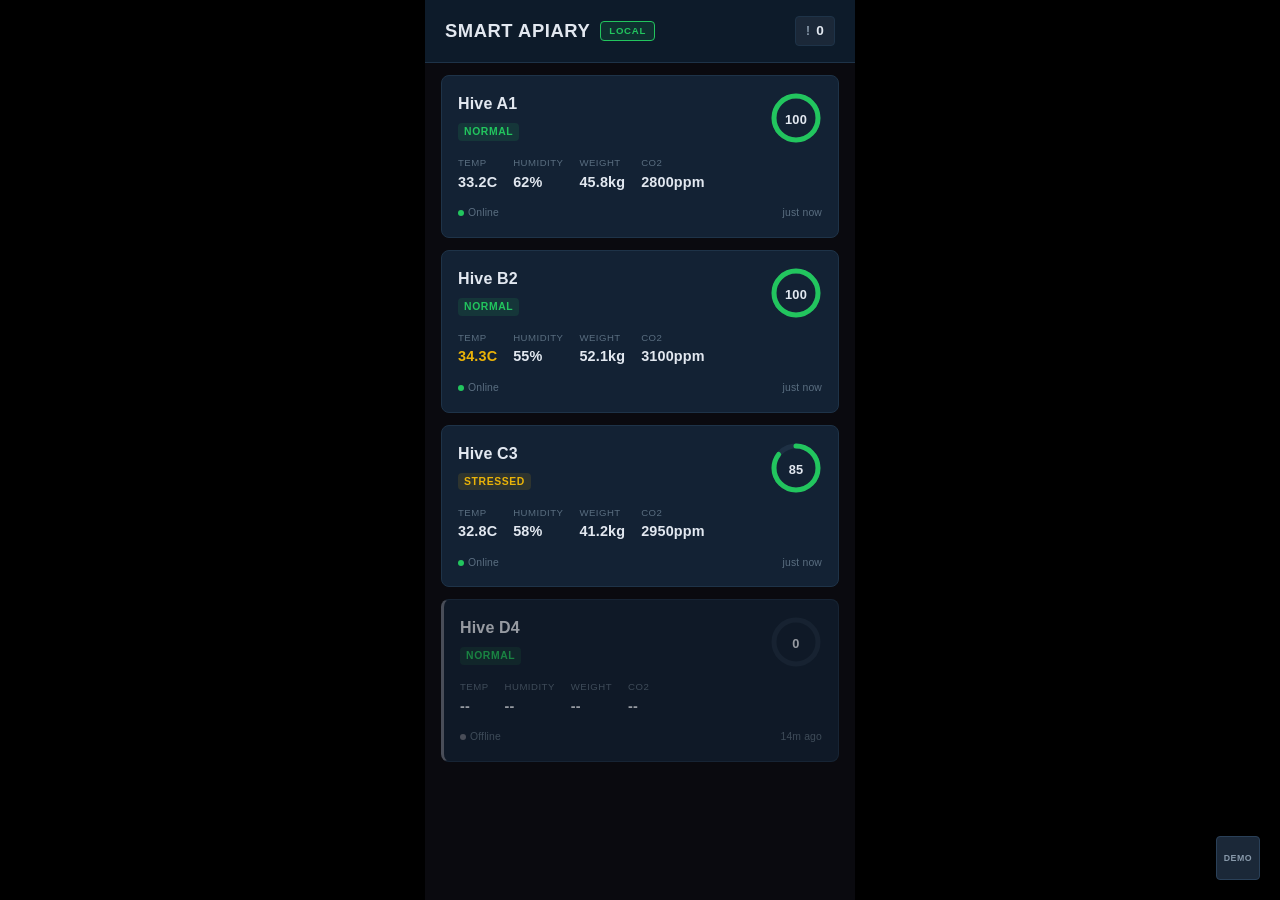
==== dashboard/index.html @ 1de952e9 "Did mobile dashboard and desktop dashboard." ====
<!DOCTYPE html>
<html lang="en">
<head>
  <meta charset="UTF-8">
  <meta name="viewport" content="width=device-width, initial-scale=1.0">
  <title>Smart Apiary Dashboard</title>
  <link rel="stylesheet" href="styles.css">
</head>
<body>
  <!-- ═══════════════════════════════════════════════════════════════════ -->
  <!-- OVERVIEW SCREEN                                                     -->
  <!-- ═══════════════════════════════════════════════════════════════════ -->
  <div id="overview-screen" class="screen active">
    <header class="app-header">
      <div class="header-left">
        <h1 class="app-title">Smart Apiary</h1>
        <span class="connection-badge" id="global-connection">LOCAL</span>
      </div>
      <div class="header-right">
        <div class="alert-indicator" id="alert-indicator">
          <span class="alert-icon">!</span>
          <span class="alert-count" id="alert-count">0</span>
        </div>
      </div>
    </header>

    <div class="hive-list" id="hive-list">
      <!-- Hive cards rendered by app.js -->
    </div>

    <!-- Demo Controls Trigger -->
    <button class="demo-trigger" id="demo-trigger" title="Demo Controls">
      <span class="demo-trigger-icon">DEMO</span>
    </button>
  </div>

  <!-- ═══════════════════════════════════════════════════════════════════ -->
  <!-- DETAIL SCREEN                                                       -->
  <!-- ═══════════════════════════════════════════════════════════════════ -->
  <div id="detail-screen" class="screen">
    <header class="detail-header">
      <button class="back-button" id="back-button">&larr; Back</button>
      <h2 class="detail-hive-name" id="detail-hive-name"></h2>
      <span class="connection-badge" id="detail-connection">LOCAL</span>
    </header>

    <div class="detail-content" id="detail-content">
      <!-- Health Score -->
      <section class="detail-section health-section">
        <div class="health-ring-container">
          <svg class="health-ring" viewBox="0 0 120 120" id="health-ring-svg">
            <circle class="health-ring-bg" cx="60" cy="60" r="52"/>
            <circle class="health-ring-fill" cx="60" cy="60" r="52" id="health-ring-fill"/>
          </svg>
          <div class="health-score-text">
            <span class="health-score-value" id="health-score-value">0</span>
            <span class="health-score-label">Health</span>
          </div>
        </div>
        <div class="health-status-text" id="health-status-text">--</div>
      </section>

      <!-- Live Sensor Readouts -->
      <section class="detail-section">
        <h3 class="section-title">Live Readings</h3>
        <div class="sensor-grid" id="sensor-grid">
          <!-- Filled by app.js -->
        </div>
      </section>

      <!-- Weight Trend Chart -->
      <section class="detail-section">
        <h3 class="section-title">Weight Trend (24h)</h3>
        <div class="chart-container">
          <canvas id="weight-chart"></canvas>
        </div>
      </section>

      <!-- Environmental Charts -->
      <section class="detail-section">
        <h3 class="section-title">Environment (24h)</h3>
        <div class="chart-container">
          <canvas id="environment-chart"></canvas>
        </div>
      </section>

      <!-- Audio Timeline -->
      <section class="detail-section">
        <h3 class="section-title">Audio Classification</h3>
        <div class="chart-container">
          <canvas id="audio-chart"></canvas>
        </div>
      </section>

      <!-- Actuator Status -->
      <section class="detail-section">
        <h3 class="section-title">Actuators</h3>
        <div class="actuator-panel" id="actuator-panel">
          <!-- Filled by app.js -->
        </div>
      </section>

      <!-- Alert Log -->
      <section class="detail-section">
        <h3 class="section-title">Alert Log</h3>
        <div class="alert-log" id="alert-log">
          <!-- Filled by app.js -->
        </div>
      </section>
    </div>
  </div>

  <!-- ═══════════════════════════════════════════════════════════════════ -->
  <!-- DEMO CONTROLS PANEL                                                  -->
  <!-- ═══════════════════════════════════════════════════════════════════ -->
  <div class="demo-panel" id="demo-panel">
    <div class="demo-panel-header">
      <h3>Demo Controls</h3>
      <button class="demo-close" id="demo-close">&times;</button>
    </div>
    <div class="demo-panel-body">
      <p class="demo-hint">Trigger a scenario to see the dashboard respond.</p>
      <div class="demo-scenarios" id="demo-scenarios">
        <!-- Filled by scenarios.js -->
      </div>
      <button class="demo-reset" id="demo-reset">Reset All Hives</button>
    </div>
  </div>

  <!-- ═══════════════════════════════════════════════════════════════════ -->
  <!-- SCRIPTS                                                              -->
  <!-- ═══════════════════════════════════════════════════════════════════ -->
  <script src="lib/chart.js"></script>
  <script src="data.js"></script>
  <script src="charts.js"></script>
  <script src="scenarios.js"></script>
  <script src="app.js"></script>
</body>
</html>
---- dashboard/styles.css ----
/**
 * styles.css — Dark-themed mobile dashboard
 * IoT Smart Apiary Dashboard Demo
 * No emojis. No glow. No neon. Flat industrial tool aesthetic.
 */

/* ── Font ───────────────────────────────────────────────────────────────── */
@font-face {
  font-family: 'Realtime Text';
  src: url('https://db.onlinewebfonts.com/t/fc219f40a29db82863629ed561a1830f.eot');
  src: url('https://db.onlinewebfonts.com/t/fc219f40a29db82863629ed561a1830f.eot?#iefix') format('embedded-opentype'),
       url('https://db.onlinewebfonts.com/t/fc219f40a29db82863629ed561a1830f.woff2') format('woff2'),
       url('https://db.onlinewebfonts.com/t/fc219f40a29db82863629ed561a1830f.woff') format('woff'),
       url('https://db.onlinewebfonts.com/t/fc219f40a29db82863629ed561a1830f.ttf') format('truetype');
}

/* ── Reset & Base ──────────────────────────────────────────────────────── */
*, *::before, *::after {
  box-sizing: border-box;
  margin: 0;
  padding: 0;
}

:root {
  /* Backgrounds */
  --bg-black:       #000000;
  --bg-deep:        #0a0a0f;
  --bg-shady-blue:  #0d1b2a;
  --bg-blue-dark:   #111d2e;
  --bg-card:        #132234;
  --bg-card-hover:  #182d42;
  --bg-surface:     #1b2838;
  --bg-surface-alt: #1e3044;

  /* Borders */
  --border-subtle:  #1e3348;
  --border-mid:     #2a4058;

  /* Text */
  --text-primary:   #e2e8f0;
  --text-secondary: #8899aa;
  --text-muted:     #5a6e80;

  /* Status */
  --green:          #22c55e;
  --green-bg:       rgba(34, 197, 94, 0.12);
  --yellow:         #eab308;
  --yellow-bg:      rgba(234, 179, 8, 0.12);
  --red:            #ef4444;
  --red-bg:         rgba(239, 68, 68, 0.12);
  --offline:        #6b7280;

  /* Accent */
  --blue-accent:    #3b82f6;

  /* Spacing */
  --radius-sm:      4px;
  --radius-md:      8px;
  --radius-lg:      12px;
}

html {
  font-size: 16px;
  -webkit-font-smoothing: antialiased;
  -moz-osx-font-smoothing: grayscale;
}

body {
  font-family: 'Realtime Text', 'Segoe UI', 'Helvetica Neue', Arial, sans-serif;
  background: var(--bg-black);
  color: var(--text-primary);
  line-height: 1.5;
  max-width: 430px;
  margin: 0 auto;
  min-height: 100vh;
  position: relative;
  overflow-x: hidden;
  letter-spacing: 0.01em;
}

/* ── Screen Container ──────────────────────────────────────────────────── */
.screen {
  display: none;
  flex-direction: column;
  min-height: 100vh;
  background: var(--bg-deep);
}

.screen.active {
  display: flex;
}

/* ── App Header ────────────────────────────────────────────────────────── */
.app-header {
  display: flex;
  justify-content: space-between;
  align-items: center;
  padding: 16px 20px;
  background: var(--bg-shady-blue);
  border-bottom: 1px solid var(--border-subtle);
  position: sticky;
  top: 0;
  z-index: 10;
}

.header-left {
  display: flex;
  align-items: center;
  gap: 10px;
}

.app-title {
  font-size: 1.15rem;
  font-weight: 600;
  color: var(--text-primary);
  letter-spacing: 0.03em;
  text-transform: uppercase;
}

.connection-badge {
  font-size: 0.6rem;
  font-weight: 600;
  letter-spacing: 0.08em;
  padding: 2px 8px;
  border-radius: var(--radius-sm);
  background: var(--green-bg);
  color: var(--green);
  border: 1px solid var(--green);
}

/* ── Alert Indicator ───────────────────────────────────────────────────── */
.alert-indicator {
  display: flex;
  align-items: center;
  gap: 6px;
  padding: 4px 10px;
  border-radius: var(--radius-sm);
  background: var(--bg-surface);
  border: 1px solid var(--border-subtle);
  cursor: default;
}

.alert-indicator.has-alerts {
  border-color: var(--red);
  background: var(--red-bg);
}

.alert-icon {
  font-weight: 700;
  font-size: 0.75rem;
  color: var(--text-secondary);
}

.alert-indicator.has-alerts .alert-icon {
  color: var(--red);
}

.alert-count {
  font-size: 0.85rem;
  font-weight: 600;
  color: var(--text-primary);
}

/* ── Hive List ─────────────────────────────────────────────────────────── */
.hive-list {
  flex: 1;
  padding: 12px 16px 80px;
  overflow-y: auto;
  display: flex;
  flex-direction: column;
  gap: 12px;
}

/* ── Hive Card ─────────────────────────────────────────────────────────── */
.hive-card {
  background: var(--bg-card);
  border: 1px solid var(--border-subtle);
  border-radius: var(--radius-md);
  padding: 16px;
  cursor: pointer;
  transition: background 0.15s ease, border-color 0.15s ease;
  user-select: none;
}

.hive-card:active {
  background: var(--bg-card-hover);
}

.hive-card.status-warning {
  border-left: 3px solid var(--yellow);
}

.hive-card.status-alert {
  border-left: 3px solid var(--red);
  background: var(--red-bg);
}

.hive-card.status-offline {
  border-left: 3px solid var(--offline);
  opacity: 0.65;
}

.hive-card-top {
  display: flex;
  justify-content: space-between;
  align-items: flex-start;
  margin-bottom: 12px;
}

.hive-card-info h3 {
  font-size: 1rem;
  font-weight: 600;
  color: var(--text-primary);
  margin-bottom: 2px;
}

.hive-card-audio {
  font-size: 0.65rem;
  font-weight: 600;
  letter-spacing: 0.06em;
  text-transform: uppercase;
  padding: 1px 6px;
  border-radius: var(--radius-sm);
  display: inline-block;
}

.hive-card-audio.audio-normal { background: var(--green-bg); color: var(--green); }
.hive-card-audio.audio-stressed { background: var(--yellow-bg); color: var(--yellow); }
.hive-card-audio.audio-pre_swarm { background: var(--red-bg); color: var(--red); }
.hive-card-audio.audio-queenless { background: var(--red-bg); color: var(--red); }

/* Health mini ring */
.health-mini {
  flex-shrink: 0;
  width: 52px;
  height: 52px;
}

.health-mini-ring-bg {
  fill: none;
  stroke: var(--bg-surface-alt);
  stroke-width: 5;
}

.health-mini-ring-fill {
  fill: none;
  stroke-width: 5;
  stroke-linecap: round;
  transform: rotate(-90deg);
  transform-origin: center;
  transition: stroke-dashoffset 0.6s ease, stroke 0.3s ease;
}

.health-mini-text {
  font-size: 0.8rem;
  font-weight: 700;
  fill: var(--text-primary);
  text-anchor: middle;
  dominant-baseline: central;
}

/* Metrics row */
.hive-card-metrics {
  display: flex;
  gap: 16px;
  margin-bottom: 12px;
}

.hive-metric {
  display: flex;
  flex-direction: column;
}

.hive-metric-label {
  font-size: 0.6rem;
  color: var(--text-muted);
  text-transform: uppercase;
  letter-spacing: 0.05em;
  margin-bottom: 1px;
}

.hive-metric-value {
  font-size: 0.9rem;
  font-weight: 600;
  color: var(--text-primary);
}

.hive-metric-value.temp-warning { color: var(--yellow); }
.hive-metric-value.temp-danger { color: var(--red); }
.hive-metric-value.co2-warning { color: var(--yellow); }
.hive-metric-value.co2-danger { color: var(--red); }

/* Card footer */
.hive-card-footer {
  display: flex;
  justify-content: space-between;
  align-items: center;
  font-size: 0.65rem;
  color: var(--text-muted);
}

.hive-card-dot {
  width: 6px;
  height: 6px;
  border-radius: 50%;
  display: inline-block;
  margin-right: 4px;
}

.hive-card-dot.online { background: var(--green); }
.hive-card-dot.offline { background: var(--offline); }

/* ── Detail Header ─────────────────────────────────────────────────────── */
.detail-header {
  display: flex;
  align-items: center;
  gap: 12px;
  padding: 12px 16px;
  background: var(--bg-shady-blue);
  border-bottom: 1px solid var(--border-subtle);
  position: sticky;
  top: 0;
  z-index: 10;
}

.back-button {
  background: var(--bg-surface);
  color: var(--text-primary);
  border: 1px solid var(--border-mid);
  border-radius: var(--radius-sm);
  padding: 6px 12px;
  font-family: inherit;
  font-size: 0.8rem;
  cursor: pointer;
  white-space: nowrap;
  transition: background 0.15s;
}

.back-button:active {
  background: var(--bg-card-hover);
}

.detail-hive-name {
  flex: 1;
  font-size: 1rem;
  font-weight: 600;
  color: var(--text-primary);
}

/* ── Detail Content ────────────────────────────────────────────────────── */
.detail-content {
  flex: 1;
  padding: 16px;
  overflow-y: auto;
  display: flex;
  flex-direction: column;
  gap: 20px;
  padding-bottom: 40px;
}

.detail-section {
  background: var(--bg-card);
  border: 1px solid var(--border-subtle);
  border-radius: var(--radius-md);
  padding: 16px;
}

.section-title {
  font-size: 0.7rem;
  font-weight: 600;
  color: var(--text-muted);
  text-transform: uppercase;
  letter-spacing: 0.06em;
  margin-bottom: 12px;
}

/* ── Health Section ────────────────────────────────────────────────────── */
.health-section {
  display: flex;
  flex-direction: column;
  align-items: center;
  padding: 24px 16px;
}

.health-ring-container {
  position: relative;
  width: 120px;
  height: 120px;
  margin-bottom: 8px;
}

.health-ring {
  width: 100%;
  height: 100%;
}

.health-ring-bg {
  fill: none;
  stroke: var(--bg-surface-alt);
  stroke-width: 8;
}

.health-ring-fill {
  fill: none;
  stroke-width: 8;
  stroke-linecap: round;
  transform: rotate(-90deg);
  transform-origin: center;
  transition: stroke-dashoffset 0.6s ease, stroke 0.3s ease;
}

.health-score-text {
  position: absolute;
  top: 50%;
  left: 50%;
  transform: translate(-50%, -50%);
  text-align: center;
  display: flex;
  flex-direction: column;
}

.health-score-value {
  font-size: 2rem;
  font-weight: 700;
  line-height: 1;
  color: var(--text-primary);
}

.health-score-label {
  font-size: 0.6rem;
  color: var(--text-muted);
  text-transform: uppercase;
  letter-spacing: 0.08em;
}

.health-status-text {
  font-size: 0.75rem;
  font-weight: 600;
  text-transform: uppercase;
  letter-spacing: 0.06em;
}

.health-status-text.good { color: var(--green); }
.health-status-text.warning { color: var(--yellow); }
.health-status-text.danger { color: var(--red); }
.health-status-text.offline { color: var(--offline); }

/* ── Sensor Grid ───────────────────────────────────────────────────────── */
.sensor-grid {
  display: grid;
  grid-template-columns: 1fr 1fr;
  gap: 10px;
}

.sensor-tile {
  background: var(--bg-surface);
  border: 1px solid var(--border-subtle);
  border-radius: var(--radius-sm);
  padding: 12px;
  display: flex;
  flex-direction: column;
  gap: 4px;
}

.sensor-tile.full-width {
  grid-column: 1 / -1;
}

.sensor-tile-label {
  font-size: 0.6rem;
  color: var(--text-muted);
  text-transform: uppercase;
  letter-spacing: 0.05em;
}

.sensor-tile-value {
  font-size: 1.3rem;
  font-weight: 700;
  color: var(--text-primary);
}

.sensor-tile-value.good { color: var(--green); }
.sensor-tile-value.warning { color: var(--yellow); }
.sensor-tile-value.danger { color: var(--red); }

.sensor-tile-unit {
  font-size: 0.65rem;
  color: var(--text-secondary);
  font-weight: 400;
}

.sensor-tile-status {
  font-size: 0.6rem;
  font-weight: 600;
  text-transform: uppercase;
  letter-spacing: 0.04em;
}

.sensor-tile-status.good { color: var(--green); }
.sensor-tile-status.warning { color: var(--yellow); }
.sensor-tile-status.danger { color: var(--red); }

/* ── Chart Container ───────────────────────────────────────────────────── */
.chart-container {
  position: relative;
  width: 100%;
  height: 200px;
}

.chart-container canvas {
  width: 100% !important;
  height: 100% !important;
}

/* ── Actuator Panel ────────────────────────────────────────────────────── */
.actuator-panel {
  display: flex;
  flex-direction: column;
  gap: 12px;
}

.actuator-row {
  display: flex;
  justify-content: space-between;
  align-items: center;
  padding: 10px 12px;
  background: var(--bg-surface);
  border-radius: var(--radius-sm);
  border: 1px solid var(--border-subtle);
}

.actuator-label {
  font-size: 0.8rem;
  font-weight: 500;
}

.actuator-value {
  font-size: 0.8rem;
  font-weight: 600;
  color: var(--text-secondary);
}

.actuator-bar {
  width: 100px;
  height: 6px;
  background: var(--bg-surface-alt);
  border-radius: 3px;
  overflow: hidden;
}

.actuator-bar-fill {
  height: 100%;
  border-radius: 3px;
  transition: width 0.5s ease, background 0.3s ease;
}

.actuator-bar-fill.normal { background: var(--blue-accent); }
.actuator-bar-fill.warning { background: var(--yellow); }
.actuator-bar-fill.danger { background: var(--red); }

.actuator-state {
  font-size: 0.7rem;
  font-weight: 600;
  padding: 2px 8px;
  border-radius: var(--radius-sm);
  text-transform: uppercase;
  letter-spacing: 0.05em;
}

.actuator-state.on { background: var(--green-bg); color: var(--green); }
.actuator-state.off { background: var(--bg-surface-alt); color: var(--text-muted); }

/* ── Alert Log ─────────────────────────────────────────────────────────── */
.alert-log {
  display: flex;
  flex-direction: column;
  gap: 8px;
}

.alert-entry {
  display: flex;
  gap: 10px;
  padding: 10px 12px;
  border-radius: var(--radius-sm);
  border: 1px solid var(--border-subtle);
  background: var(--bg-surface);
}

.alert-entry.level-critical {
  border-left: 3px solid var(--red);
  background: var(--red-bg);
}

.alert-entry.level-warning {
  border-left: 3px solid var(--yellow);
  background: var(--yellow-bg);
}

.alert-entry.level-info {
  border-left: 3px solid var(--blue-accent);
}

.alert-entry-time {
  font-size: 0.6rem;
  color: var(--text-muted);
  white-space: nowrap;
  min-width: 50px;
}

.alert-entry-msg {
  font-size: 0.75rem;
  color: var(--text-primary);
}

.alert-empty {
  text-align: center;
  color: var(--text-muted);
  font-size: 0.75rem;
  padding: 16px 0;
}

/* ── Demo Controls ─────────────────────────────────────────────────────── */
.demo-trigger {
  position: fixed;
  bottom: 20px;
  right: 20px;
  width: 44px;
  height: 44px;
  border-radius: var(--radius-sm);
  background: var(--bg-surface);
  border: 1px solid var(--border-mid);
  color: var(--text-secondary);
  font-size: 1.2rem;
  cursor: pointer;
  z-index: 20;
  display: flex;
  align-items: center;
  justify-content: center;
  transition: background 0.15s;
}

.demo-trigger:active {
  background: var(--bg-card-hover);
}

.demo-trigger-icon {
  font-size: 0.55rem;
  font-weight: 700;
  letter-spacing: 0.06em;
  line-height: 1;
}

.demo-panel {
  position: fixed;
  bottom: 0;
  left: 0;
  right: 0;
  max-width: 430px;
  margin: 0 auto;
  background: var(--bg-shady-blue);
  border-top: 1px solid var(--border-mid);
  z-index: 30;
  transform: translateY(100%);
  transition: transform 0.25s ease;
  border-radius: var(--radius-md) var(--radius-md) 0 0;
}

.demo-panel.open {
  transform: translateY(0);
}

.demo-panel-header {
  display: flex;
  justify-content: space-between;
  align-items: center;
  padding: 14px 20px;
  border-bottom: 1px solid var(--border-subtle);
}

.demo-panel-header h3 {
  font-size: 0.9rem;
  font-weight: 600;
  color: var(--text-primary);
  text-transform: uppercase;
  letter-spacing: 0.04em;
}

.demo-close {
  background: none;
  border: none;
  color: var(--text-muted);
  font-size: 1.3rem;
  cursor: pointer;
  padding: 0 4px;
  line-height: 1;
}

.demo-panel-body {
  padding: 16px 20px 24px;
}

.demo-hint {
  font-size: 0.7rem;
  color: var(--text-muted);
  margin-bottom: 14px;
}

.demo-scenarios {
  display: flex;
  flex-direction: column;
  gap: 8px;
  margin-bottom: 14px;
}

.demo-scenario-btn {
  display: flex;
  justify-content: space-between;
  align-items: center;
  padding: 10px 14px;
  background: var(--bg-surface);
  border: 1px solid var(--border-subtle);
  border-radius: var(--radius-sm);
  color: var(--text-primary);
  font-family: inherit;
  font-size: 0.8rem;
  cursor: pointer;
  transition: background 0.15s, border-color 0.15s;
  text-align: left;
  width: 100%;
}

.demo-scenario-btn:active {
  background: var(--bg-card-hover);
}

.demo-scenario-btn.active {
  border-color: var(--yellow);
  background: var(--yellow-bg);
}

.demo-scenario-btn .scenario-label {
  font-weight: 500;
}

.demo-scenario-btn .scenario-status {
  font-size: 0.6rem;
  text-transform: uppercase;
  letter-spacing: 0.05em;
  color: var(--text-muted);
}

.demo-scenario-btn.active .scenario-status {
  color: var(--yellow);
}

.demo-reset {
  width: 100%;
  padding: 10px;
  background: var(--bg-surface);
  border: 1px solid var(--border-mid);
  border-radius: var(--radius-sm);
  color: var(--text-primary);
  font-family: inherit;
  font-size: 0.8rem;
  cursor: pointer;
  text-transform: uppercase;
  letter-spacing: 0.05em;
  transition: background 0.15s;
}

.demo-reset:active {
  background: var(--bg-card-hover);
}

/* ── Screen Transition ─────────────────────────────────────────────────── */
@keyframes slideIn {
  from { transform: translateX(100%); opacity: 0; }
  to   { transform: translateX(0); opacity: 1; }
}

@keyframes slideOut {
  from { transform: translateX(0); opacity: 1; }
  to   { transform: translateX(-30%); opacity: 0; }
}

.screen.slide-in {
  animation: slideIn 0.25s ease forwards;
}

.screen.slide-out {
  animation: slideOut 0.2s ease forwards;
}

/* ── Utility ────────────────────────────────────────────────────────────── */
.hidden {
  display: none !important;
}

/* ── Scrollbar ─────────────────────────────────────────────────────────── */
::-webkit-scrollbar {
  width: 4px;
}
::-webkit-scrollbar-track {
  background: var(--bg-deep);
}
::-webkit-scrollbar-thumb {
  background: var(--border-mid);
  border-radius: 2px;
}
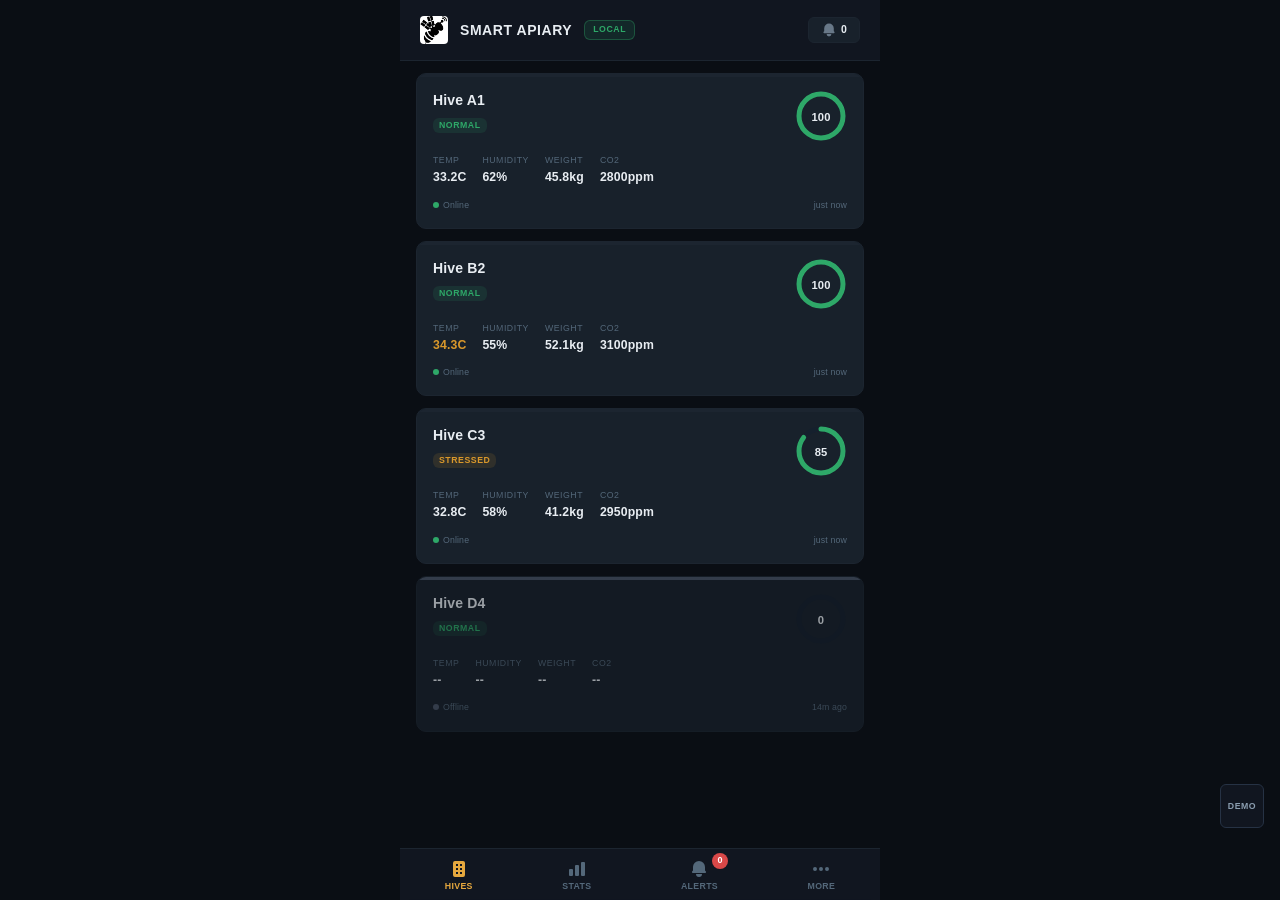
==== commit 2f79f4eb: "@ Redesign dashboard with sidebar navigation, unified design system, and hive detail pages - Add des" ====
--- a/dashboard/index.html
+++ b/dashboard/index.html
@@ -2,23 +2,28 @@
 <html lang="en">
 <head>
   <meta charset="UTF-8">
-  <meta name="viewport" content="width=device-width, initial-scale=1.0">
+  <meta name="viewport" content="width=device-width, initial-scale=1.0, viewport-fit=cover">
   <title>Smart Apiary Dashboard</title>
+  <link rel="stylesheet" href="design-system.css">
   <link rel="stylesheet" href="styles.css">
 </head>
 <body>
-  <!-- ═══════════════════════════════════════════════════════════════════ -->
-  <!-- OVERVIEW SCREEN                                                     -->
-  <!-- ═══════════════════════════════════════════════════════════════════ -->
+
+  <!-- ═════════════════════════════════════════════════════════════════════ -->
+  <!-- OVERVIEW SCREEN                                                       -->
+  <!-- ═════════════════════════════════════════════════════════════════════ -->
   <div id="overview-screen" class="screen active">
     <header class="app-header">
       <div class="header-left">
+        <img src="../bee_logo.png" alt="Smart Apiary" class="header-logo">
         <h1 class="app-title">Smart Apiary</h1>
         <span class="connection-badge" id="global-connection">LOCAL</span>
       </div>
       <div class="header-right">
         <div class="alert-indicator" id="alert-indicator">
-          <span class="alert-icon">!</span>
+          <svg class="alert-bell" viewBox="0 0 20 20" fill="currentColor" width="16" height="16">
+            <path d="M10 2a6 6 0 00-6 6v3.586l-.707.707A1 1 0 004 14h12a1 1 0 00.707-1.707L16 11.586V8a6 6 0 00-6-6zm0 16a3 3 0 01-3-3h6a3 3 0 01-3 3z"/>
+          </svg>
           <span class="alert-count" id="alert-count">0</span>
         </div>
       </div>
@@ -27,19 +32,19 @@
     <div class="hive-list" id="hive-list">
       <!-- Hive cards rendered by app.js -->
     </div>
-
-    <!-- Demo Controls Trigger -->
-    <button class="demo-trigger" id="demo-trigger" title="Demo Controls">
-      <span class="demo-trigger-icon">DEMO</span>
-    </button>
   </div>
 
-  <!-- ═══════════════════════════════════════════════════════════════════ -->
-  <!-- DETAIL SCREEN                                                       -->
-  <!-- ═══════════════════════════════════════════════════════════════════ -->
+  <!-- ═════════════════════════════════════════════════════════════════════ -->
+  <!-- DETAIL SCREEN                                                         -->
+  <!-- ═════════════════════════════════════════════════════════════════════ -->
   <div id="detail-screen" class="screen">
     <header class="detail-header">
-      <button class="back-button" id="back-button">&larr; Back</button>
+      <button class="back-button" id="back-button">
+        <svg viewBox="0 0 20 20" fill="currentColor" width="16" height="16">
+          <path fill-rule="evenodd" d="M12.707 5.293a1 1 0 010 1.414L9.414 10l3.293 3.293a1 1 0 01-1.414 1.414l-4-4a1 1 0 010-1.414l4-4a1 1 0 011.414 0z" clip-rule="evenodd"/>
+        </svg>
+        Back
+      </button>
       <h2 class="detail-hive-name" id="detail-hive-name"></h2>
       <span class="connection-badge" id="detail-connection">LOCAL</span>
     </header>
@@ -110,9 +115,83 @@
     </div>
   </div>
 
-  <!-- ═══════════════════════════════════════════════════════════════════ -->
-  <!-- DEMO CONTROLS PANEL                                                  -->
-  <!-- ═══════════════════════════════════════════════════════════════════ -->
+  <!-- ═════════════════════════════════════════════════════════════════════ -->
+  <!-- BOTTOM TAB BAR                                                        -->
+  <!-- ═════════════════════════════════════════════════════════════════════ -->
+  <nav class="bottom-tabs" id="bottom-tabs">
+    <button class="bottom-tab active" data-tab="hives">
+      <svg class="bottom-tab-icon" viewBox="0 0 20 20" fill="currentColor" width="20" height="20">
+        <path fill-rule="evenodd" d="M4 4a2 2 0 012-2h8a2 2 0 012 2v12a2 2 0 01-2 2H6a2 2 0 01-2-2V4zm3 1h2v2H7V5zm4 0h2v2h-2V5zm-4 4h2v2H7V9zm4 0h2v2h-2V9zm-4 4h2v2H7v-2zm4 0h2v2h-2v-2z" clip-rule="evenodd"/>
+      </svg>
+      <span class="bottom-tab-label">Hives</span>
+    </button>
+    <button class="bottom-tab" data-tab="stats">
+      <svg class="bottom-tab-icon" viewBox="0 0 20 20" fill="currentColor" width="20" height="20">
+        <path d="M2 11a1 1 0 011-1h2a1 1 0 011 1v5a1 1 0 01-1 1H3a1 1 0 01-1-1v-5zm6-4a1 1 0 011-1h2a1 1 0 011 1v9a1 1 0 01-1 1H9a1 1 0 01-1-1V7zm6-3a1 1 0 011-1h2a1 1 0 011 1v12a1 1 0 01-1 1h-2a1 1 0 01-1-1V4z"/>
+      </svg>
+      <span class="bottom-tab-label">Stats</span>
+    </button>
+    <button class="bottom-tab" data-tab="alerts-tab">
+      <svg class="bottom-tab-icon" viewBox="0 0 20 20" fill="currentColor" width="20" height="20">
+        <path d="M10 2a6 6 0 00-6 6v3.586l-.707.707A1 1 0 004 14h12a1 1 0 00.707-1.707L16 11.586V8a6 6 0 00-6-6zm0 16a3 3 0 01-3-3h6a3 3 0 01-3 3z"/>
+      </svg>
+      <span class="bottom-tab-label">Alerts</span>
+      <span class="bottom-tab-badge" id="tab-alert-badge">0</span>
+    </button>
+    <button class="bottom-tab" data-tab="more">
+      <svg class="bottom-tab-icon" viewBox="0 0 20 20" fill="currentColor" width="20" height="20">
+        <path d="M6 10a2 2 0 11-4 0 2 2 0 014 0zm6 0a2 2 0 11-4 0 2 2 0 014 0zm4 2a2 2 0 100-4 2 2 0 000 4z"/>
+      </svg>
+      <span class="bottom-tab-label">More</span>
+    </button>
+  </nav>
+
+  <!-- ═════════════════════════════════════════════════════════════════════ -->
+  <!-- MORE DRAWER                                                           -->
+  <!-- ═════════════════════════════════════════════════════════════════════ -->
+  <aside class="mobile-drawer" id="mobile-drawer">
+    <div class="drawer-overlay" id="drawer-overlay"></div>
+    <div class="drawer-content" id="drawer-content">
+      <div class="drawer-header">
+        <h3>More</h3>
+        <button class="drawer-close" id="drawer-close">&times;</button>
+      </div>
+      <nav class="drawer-nav">
+        <a class="drawer-item" href="#">
+          <svg class="drawer-icon" viewBox="0 0 20 20" fill="currentColor" width="18" height="18">
+            <path d="M2 11a1 1 0 011-1h2a1 1 0 011 1v5a1 1 0 01-1 1H3a1 1 0 01-1-1v-5zm6-4a1 1 0 011-1h2a1 1 0 011 1v9a1 1 0 01-1 1H9a1 1 0 01-1-1V7zm6-3a1 1 0 011-1h2a1 1 0 011 1v12a1 1 0 01-1 1h-2a1 1 0 01-1-1V4z"/>
+          </svg>
+          <span>Analytics</span>
+        </a>
+        <a class="drawer-item" href="#">
+          <svg class="drawer-icon" viewBox="0 0 20 20" fill="currentColor" width="18" height="18">
+            <path d="M9 6a3 3 0 11-6 0 3 3 0 016 0zm8 0a3 3 0 11-6 0 3 3 0 016 0zm-9 7a5 5 0 00-5 5h14a5 5 0 00-9-5z"/>
+          </svg>
+          <span>Users</span>
+        </a>
+        <a class="drawer-item" href="#">
+          <svg class="drawer-icon" viewBox="0 0 20 20" fill="currentColor" width="18" height="18">
+            <path fill-rule="evenodd" d="M11.49 3.17c-.38-1.56-2.6-1.56-2.98 0a1.532 1.532 0 01-2.286.948c-1.372-.836-2.942.734-2.106 2.106.54.886.061 2.042-.947 2.287-1.561.379-1.561 2.6 0 2.978a1.532 1.532 0 01.947 2.287c-.836 1.372.734 2.942 2.106 2.106a1.532 1.532 0 012.287.947c.379 1.561 2.6 1.561 2.978 0a1.533 1.533 0 012.287-.947c1.372.836 2.942-.734 2.106-2.106a1.533 1.533 0 01.947-2.287c1.561-.379 1.561-2.6 0-2.978a1.532 1.532 0 01-.947-2.287c.836-1.372-.734-2.942-2.106-2.106a1.532 1.532 0 01-2.287-.947zM10 13a3 3 0 100-6 3 3 0 000 6z" clip-rule="evenodd"/>
+          </svg>
+          <span>Settings</span>
+        </a>
+        <a class="drawer-item" href="#">
+          <svg class="drawer-icon" viewBox="0 0 20 20" fill="currentColor" width="18" height="18">
+            <path fill-rule="evenodd" d="M18 10a8 8 0 11-16 0 8 8 0 0116 0zm-7-4a1 1 0 11-2 0 1 1 0 012 0zM9 9a1 1 0 000 2v3a1 1 0 001 1h1a1 1 0 100-2v-3a1 1 0 00-1-1H9z" clip-rule="evenodd"/>
+          </svg>
+          <span>About</span>
+        </a>
+      </nav>
+    </div>
+  </aside>
+
+  <!-- ═════════════════════════════════════════════════════════════════════ -->
+  <!-- DEMO CONTROLS PANEL                                                   -->
+  <!-- ═════════════════════════════════════════════════════════════════════ -->
+  <button class="demo-trigger" id="demo-trigger" title="Demo Controls">
+    <span class="demo-trigger-icon">DEMO</span>
+  </button>
+
   <div class="demo-panel" id="demo-panel">
     <div class="demo-panel-header">
       <h3>Demo Controls</h3>
@@ -127,9 +206,9 @@
     </div>
   </div>
 
-  <!-- ═══════════════════════════════════════════════════════════════════ -->
-  <!-- SCRIPTS                                                              -->
-  <!-- ═══════════════════════════════════════════════════════════════════ -->
+  <!-- ═════════════════════════════════════════════════════════════════════ -->
+  <!-- SCRIPTS                                                                -->
+  <!-- ═════════════════════════════════════════════════════════════════════ -->
   <script src="lib/chart.js"></script>
   <script src="data.js"></script>
   <script src="charts.js"></script>
--- a/dashboard/design-system.css
+++ b/dashboard/design-system.css
@@ -0,0 +1,174 @@
+/**
+ * design-system.css — Unified design tokens for IoT Smart Apiary
+ * Shared by desktop.html and index.html
+ * Deep warm-slate dark theme with honey-amber accents
+ */
+
+/* ── Font ───────────────────────────────────────────────────────────────── */
+@font-face {
+  font-family: 'Realtime Text';
+  src: url('https://db.onlinewebfonts.com/t/fc219f40a29db82863629ed561a1830f.eot');
+  src: url('https://db.onlinewebfonts.com/t/fc219f40a29db82863629ed561a1830f.eot?#iefix') format('embedded-opentype'),
+       url('https://db.onlinewebfonts.com/t/fc219f40a29db82863629ed561a1830f.woff2') format('woff2'),
+       url('https://db.onlinewebfonts.com/t/fc219f40a29db82863629ed561a1830f.woff') format('woff'),
+       url('https://db.onlinewebfonts.com/t/fc219f40a29db82863629ed561a1830f.ttf') format('truetype');
+  font-display: swap;
+}
+
+/* ── Reset ──────────────────────────────────────────────────────────────── */
+*, *::before, *::after {
+  box-sizing: border-box;
+  margin: 0;
+  padding: 0;
+}
+
+/* ── Design Tokens ──────────────────────────────────────────────────────── */
+:root {
+  /* Background hierarchy — deep warm-slate */
+  --bg-root:        #0a0e14;
+  --bg-sidebar:     #0c1018;
+  --bg-surface:     #111620;
+  --bg-card:        #18212b;
+  --bg-card-hover:  #1e2936;
+  --bg-card-alt:    #15202d;
+  --bg-input:       #0d1117;
+  --bg-overlay:     rgba(10, 14, 20, 0.85);
+
+  /* Borders */
+  --border-subtle:  #1c2530;
+  --border-mid:     #263244;
+  --border-accent:  #3a5068;
+
+  /* Text */
+  --text-primary:   #e8edf2;
+  --text-secondary: #8b9eb0;
+  --text-muted:     #54687a;
+  --text-inverse:   #0a0e14;
+
+  /* Semantic / Status */
+  --green:          #2ea868;
+  --green-bg:       rgba(46, 168, 104, 0.12);
+  --green-border:   rgba(46, 168, 104, 0.35);
+  --yellow:         #d9982b;
+  --yellow-bg:      rgba(217, 152, 43, 0.12);
+  --yellow-border:  rgba(217, 152, 43, 0.35);
+  --red:            #d94848;
+  --red-bg:         rgba(217, 72, 72, 0.12);
+  --red-border:     rgba(217, 72, 72, 0.35);
+  --offline:        #4a5568;
+  --offline-bg:     rgba(74, 85, 104, 0.12);
+
+  /* Accent — honey-amber */
+  --accent:         #e6a83e;
+  --accent-light:   #f0c060;
+  --accent-bg:      rgba(230, 168, 62, 0.12);
+  --accent-border:  rgba(230, 168, 62, 0.40);
+  --accent-hover:   #f0c060;
+
+  /* Info / Misc */
+  --blue:           #4a9ec8;
+  --blue-bg:        rgba(74, 158, 200, 0.12);
+  --purple:         #8b7ec8;
+  --purple-bg:      rgba(139, 126, 200, 0.12);
+
+  /* Typography */
+  --font-ui:        'Realtime Text', 'Segoe UI', 'Helvetica Neue', Arial, sans-serif;
+  --font-mono:      'Cascadia Code', 'Fira Code', 'Consolas', monospace;
+
+  /* Type scale */
+  --text-2xs:       0.625rem;   /* 10px */
+  --text-xs:        0.6875rem;  /* 11px */
+  --text-sm:        0.75rem;    /* 12px */
+  --text-base:      0.875rem;   /* 14px */
+  --text-lg:        1rem;       /* 16px */
+  --text-xl:        1.25rem;    /* 20px */
+  --text-2xl:       1.5rem;     /* 24px */
+  --text-3xl:       2rem;       /* 32px */
+
+  --fw-normal:      400;
+  --fw-medium:      500;
+  --fw-semibold:    600;
+  --fw-bold:        700;
+
+  --ls-tight:       -0.01em;
+  --ls-normal:      0.01em;
+  --ls-wide:        0.04em;
+  --ls-label:       0.06em;
+
+  /* Spacing scale */
+  --space-1:  4px;
+  --space-2:  8px;
+  --space-3:  12px;
+  --space-4:  16px;
+  --space-5:  20px;
+  --space-6:  24px;
+  --space-8:  32px;
+  --space-10: 40px;
+
+  /* Radii */
+  --radius-sm:  6px;
+  --radius-md:  10px;
+  --radius-lg:  14px;
+
+  /* Shadows */
+  --shadow-sm: 0 1px 3px rgba(0, 0, 0, 0.3);
+  --shadow-md: 0 4px 14px rgba(0, 0, 0, 0.4);
+  --shadow-lg: 0 8px 28px rgba(0, 0, 0, 0.5);
+
+  /* Easing (emil-design-eng: custom cubic-bezier curves, never built-in) */
+  --ease-out:    cubic-bezier(0.23, 1, 0.32, 1);
+  --ease-in-out: cubic-bezier(0.77, 0, 0.175, 1);
+  --ease-drawer: cubic-bezier(0.32, 0.72, 0, 1);
+  --ease-spring: cubic-bezier(0.16, 1, 0.3, 1);
+
+  /* Layout */
+  --sidebar-width:      250px;
+  --sidebar-collapsed:  64px;
+  --topbar-height:      48px;
+  --bottom-nav-height:  52px;
+}
+
+/* ── Base ───────────────────────────────────────────────────────────────── */
+html {
+  font-size: 14px;
+  -webkit-font-smoothing: antialiased;
+  -moz-osx-font-smoothing: grayscale;
+}
+
+body {
+  font-family: var(--font-ui);
+  background: var(--bg-root);
+  color: var(--text-primary);
+  line-height: 1.5;
+  letter-spacing: var(--ls-normal);
+}
+
+/* ── Scrollbar ──────────────────────────────────────────────────────────── */
+::-webkit-scrollbar {
+  width: 5px;
+  height: 5px;
+}
+::-webkit-scrollbar-track {
+  background: var(--bg-root);
+}
+::-webkit-scrollbar-thumb {
+  background: var(--border-mid);
+  border-radius: 3px;
+}
+::-webkit-scrollbar-thumb:hover {
+  background: var(--border-accent);
+}
+
+/* ── Reduced Motion ─────────────────────────────────────────────────────── */
+@media (prefers-reduced-motion: reduce) {
+  *, *::before, *::after {
+    animation-duration: 0.01ms !important;
+    animation-iteration-count: 1 !important;
+    transition-duration: 0.01ms !important;
+  }
+}
+
+/* ── Utility ────────────────────────────────────────────────────────────── */
+.hidden {
+  display: none !important;
+}
--- a/dashboard/styles.css
+++ b/dashboard/styles.css
@@ -1,93 +1,30 @@
 /**
  * styles.css — Dark-themed mobile dashboard
  * IoT Smart Apiary Dashboard Demo
- * No emojis. No glow. No neon. Flat industrial tool aesthetic.
+ * Uses design-system.css tokens via var()
  */
-
-/* ── Font ───────────────────────────────────────────────────────────────── */
-@font-face {
-  font-family: 'Realtime Text';
-  src: url('https://db.onlinewebfonts.com/t/fc219f40a29db82863629ed561a1830f.eot');
-  src: url('https://db.onlinewebfonts.com/t/fc219f40a29db82863629ed561a1830f.eot?#iefix') format('embedded-opentype'),
-       url('https://db.onlinewebfonts.com/t/fc219f40a29db82863629ed561a1830f.woff2') format('woff2'),
-       url('https://db.onlinewebfonts.com/t/fc219f40a29db82863629ed561a1830f.woff') format('woff'),
-       url('https://db.onlinewebfonts.com/t/fc219f40a29db82863629ed561a1830f.ttf') format('truetype');
-}
-
-/* ── Reset & Base ──────────────────────────────────────────────────────── */
-*, *::before, *::after {
-  box-sizing: border-box;
-  margin: 0;
-  padding: 0;
-}
-
-:root {
-  /* Backgrounds */
-  --bg-black:       #000000;
-  --bg-deep:        #0a0a0f;
-  --bg-shady-blue:  #0d1b2a;
-  --bg-blue-dark:   #111d2e;
-  --bg-card:        #132234;
-  --bg-card-hover:  #182d42;
-  --bg-surface:     #1b2838;
-  --bg-surface-alt: #1e3044;
-
-  /* Borders */
-  --border-subtle:  #1e3348;
-  --border-mid:     #2a4058;
-
-  /* Text */
-  --text-primary:   #e2e8f0;
-  --text-secondary: #8899aa;
-  --text-muted:     #5a6e80;
-
-  /* Status */
-  --green:          #22c55e;
-  --green-bg:       rgba(34, 197, 94, 0.12);
-  --yellow:         #eab308;
-  --yellow-bg:      rgba(234, 179, 8, 0.12);
-  --red:            #ef4444;
-  --red-bg:         rgba(239, 68, 68, 0.12);
-  --offline:        #6b7280;
-
-  /* Accent */
-  --blue-accent:    #3b82f6;
-
-  /* Spacing */
-  --radius-sm:      4px;
-  --radius-md:      8px;
-  --radius-lg:      12px;
-}
-
-html {
-  font-size: 16px;
-  -webkit-font-smoothing: antialiased;
-  -moz-osx-font-smoothing: grayscale;
-}
-
-body {
-  font-family: 'Realtime Text', 'Segoe UI', 'Helvetica Neue', Arial, sans-serif;
-  background: var(--bg-black);
-  color: var(--text-primary);
-  line-height: 1.5;
-  max-width: 430px;
-  margin: 0 auto;
-  min-height: 100vh;
-  position: relative;
-  overflow-x: hidden;
-  letter-spacing: 0.01em;
-}
 
 /* ── Screen Container ──────────────────────────────────────────────────── */
 .screen {
   display: none;
   flex-direction: column;
   min-height: 100vh;
-  background: var(--bg-deep);
+  min-height: 100dvh;
+  background: var(--bg-root);
 }
 
 .screen.active {
   display: flex;
+}
+
+body {
+  max-width: 480px;
+  margin: 0 auto;
+  min-height: 100vh;
+  min-height: 100dvh;
+  position: relative;
+  overflow-x: hidden;
+  background: var(--bg-root);
 }
 
 /* ── App Header ────────────────────────────────────────────────────────── */
@@ -95,8 +32,8 @@
   display: flex;
   justify-content: space-between;
   align-items: center;
-  padding: 16px 20px;
-  background: var(--bg-shady-blue);
+  padding: var(--space-4) var(--space-5);
+  background: var(--bg-surface);
   border-bottom: 1px solid var(--border-subtle);
   position: sticky;
   top: 0;
@@ -106,69 +43,81 @@
 .header-left {
   display: flex;
   align-items: center;
-  gap: 10px;
+  gap: var(--space-3);
+}
+
+.header-logo {
+  width: 28px;
+  height: 28px;
+  flex-shrink: 0;
+  border-radius: 4px;
 }
 
 .app-title {
-  font-size: 1.15rem;
-  font-weight: 600;
-  color: var(--text-primary);
-  letter-spacing: 0.03em;
+  font-size: var(--text-lg);
+  font-weight: var(--fw-bold);
+  color: var(--text-primary);
+  letter-spacing: var(--ls-wide);
   text-transform: uppercase;
 }
 
 .connection-badge {
-  font-size: 0.6rem;
-  font-weight: 600;
-  letter-spacing: 0.08em;
+  font-size: var(--text-2xs);
+  font-weight: var(--fw-bold);
+  letter-spacing: var(--ls-label);
   padding: 2px 8px;
   border-radius: var(--radius-sm);
   background: var(--green-bg);
   color: var(--green);
-  border: 1px solid var(--green);
+  border: 1px solid var(--green-border);
 }
 
 /* ── Alert Indicator ───────────────────────────────────────────────────── */
+.header-right {
+  display: flex;
+  align-items: center;
+}
+
 .alert-indicator {
   display: flex;
   align-items: center;
-  gap: 6px;
-  padding: 4px 10px;
-  border-radius: var(--radius-sm);
-  background: var(--bg-surface);
+  gap: var(--space-1);
+  padding: var(--space-1) var(--space-3);
+  border-radius: var(--radius-sm);
+  background: var(--bg-card);
   border: 1px solid var(--border-subtle);
-  cursor: default;
+  cursor: pointer;
 }
 
 .alert-indicator.has-alerts {
-  border-color: var(--red);
+  border-color: var(--red-border);
   background: var(--red-bg);
 }
 
-.alert-icon {
-  font-weight: 700;
-  font-size: 0.75rem;
+.alert-bell {
   color: var(--text-secondary);
-}
-
-.alert-indicator.has-alerts .alert-icon {
+  opacity: 0.7;
+}
+
+.alert-indicator.has-alerts .alert-bell {
   color: var(--red);
+  opacity: 1;
 }
 
 .alert-count {
-  font-size: 0.85rem;
-  font-weight: 600;
+  font-size: var(--text-sm);
+  font-weight: var(--fw-bold);
   color: var(--text-primary);
 }
 
 /* ── Hive List ─────────────────────────────────────────────────────────── */
 .hive-list {
   flex: 1;
-  padding: 12px 16px 80px;
+  padding: var(--space-3) var(--space-4) 80px;
   overflow-y: auto;
   display: flex;
   flex-direction: column;
-  gap: 12px;
+  gap: var(--space-3);
 }
 
 /* ── Hive Card ─────────────────────────────────────────────────────────── */
@@ -176,48 +125,71 @@
   background: var(--bg-card);
   border: 1px solid var(--border-subtle);
   border-radius: var(--radius-md);
-  padding: 16px;
+  padding: var(--space-4);
   cursor: pointer;
-  transition: background 0.15s ease, border-color 0.15s ease;
+  position: relative;
+  overflow: hidden;
+  transition: transform 160ms var(--ease-out), background 150ms var(--ease-out), border-color 150ms var(--ease-out);
   user-select: none;
-}
+  animation: cardFadeIn 300ms var(--ease-out) backwards;
+}
+
+.hive-card::before {
+  content: '';
+  position: absolute;
+  top: 0;
+  left: 0;
+  right: 0;
+  height: 3px;
+  background: var(--border-subtle);
+  transition: background 150ms var(--ease-out);
+}
+
+.hive-card:nth-child(1) { animation-delay: 0ms; }
+.hive-card:nth-child(2) { animation-delay: 50ms; }
+.hive-card:nth-child(3) { animation-delay: 100ms; }
+.hive-card:nth-child(4) { animation-delay: 150ms; }
 
 .hive-card:active {
+  transform: scale(0.98);
   background: var(--bg-card-hover);
 }
 
 .hive-card.status-warning {
-  border-left: 3px solid var(--yellow);
-}
+  border-color: var(--yellow-border);
+  background: var(--yellow-bg);
+}
+.hive-card.status-warning::before { background: var(--yellow); }
 
 .hive-card.status-alert {
-  border-left: 3px solid var(--red);
+  border-color: var(--red-border);
   background: var(--red-bg);
 }
+.hive-card.status-alert::before { background: var(--red); }
 
 .hive-card.status-offline {
-  border-left: 3px solid var(--offline);
   opacity: 0.65;
 }
+.hive-card.status-offline::before { background: var(--offline); }
 
 .hive-card-top {
   display: flex;
   justify-content: space-between;
   align-items: flex-start;
-  margin-bottom: 12px;
+  margin-bottom: var(--space-3);
 }
 
 .hive-card-info h3 {
-  font-size: 1rem;
-  font-weight: 600;
+  font-size: var(--text-lg);
+  font-weight: var(--fw-semibold);
   color: var(--text-primary);
   margin-bottom: 2px;
 }
 
 .hive-card-audio {
-  font-size: 0.65rem;
-  font-weight: 600;
-  letter-spacing: 0.06em;
+  font-size: var(--text-2xs);
+  font-weight: var(--fw-bold);
+  letter-spacing: var(--ls-label);
   text-transform: uppercase;
   padding: 1px 6px;
   border-radius: var(--radius-sm);
@@ -238,7 +210,7 @@
 
 .health-mini-ring-bg {
   fill: none;
-  stroke: var(--bg-surface-alt);
+  stroke: var(--bg-card-alt);
   stroke-width: 5;
 }
 
@@ -248,12 +220,12 @@
   stroke-linecap: round;
   transform: rotate(-90deg);
   transform-origin: center;
-  transition: stroke-dashoffset 0.6s ease, stroke 0.3s ease;
+  transition: stroke-dashoffset 500ms var(--ease-out), stroke 250ms var(--ease-out);
 }
 
 .health-mini-text {
   font-size: 0.8rem;
-  font-weight: 700;
+  font-weight: var(--fw-bold);
   fill: var(--text-primary);
   text-anchor: middle;
   dominant-baseline: central;
@@ -262,8 +234,8 @@
 /* Metrics row */
 .hive-card-metrics {
   display: flex;
-  gap: 16px;
-  margin-bottom: 12px;
+  gap: var(--space-4);
+  margin-bottom: var(--space-3);
 }
 
 .hive-metric {
@@ -272,16 +244,16 @@
 }
 
 .hive-metric-label {
-  font-size: 0.6rem;
-  color: var(--text-muted);
-  text-transform: uppercase;
-  letter-spacing: 0.05em;
+  font-size: var(--text-2xs);
+  color: var(--text-muted);
+  text-transform: uppercase;
+  letter-spacing: var(--ls-label);
   margin-bottom: 1px;
 }
 
 .hive-metric-value {
-  font-size: 0.9rem;
-  font-weight: 600;
+  font-size: var(--text-base);
+  font-weight: var(--fw-semibold);
   color: var(--text-primary);
 }
 
@@ -295,7 +267,7 @@
   display: flex;
   justify-content: space-between;
   align-items: center;
-  font-size: 0.65rem;
+  font-size: var(--text-2xs);
   color: var(--text-muted);
 }
 
@@ -314,9 +286,9 @@
 .detail-header {
   display: flex;
   align-items: center;
-  gap: 12px;
-  padding: 12px 16px;
-  background: var(--bg-shady-blue);
+  gap: var(--space-3);
+  padding: var(--space-3) var(--space-4);
+  background: var(--bg-surface);
   border-bottom: 1px solid var(--border-subtle);
   position: sticky;
   top: 0;
@@ -324,54 +296,58 @@
 }
 
 .back-button {
-  background: var(--bg-surface);
+  background: var(--bg-card);
   color: var(--text-primary);
   border: 1px solid var(--border-mid);
   border-radius: var(--radius-sm);
-  padding: 6px 12px;
-  font-family: inherit;
-  font-size: 0.8rem;
+  padding: var(--space-1) var(--space-3);
+  font-family: var(--font-ui);
+  font-size: var(--text-sm);
   cursor: pointer;
   white-space: nowrap;
-  transition: background 0.15s;
+  display: flex;
+  align-items: center;
+  gap: var(--space-1);
+  transition: transform 120ms var(--ease-out), background 120ms var(--ease-out);
 }
 
 .back-button:active {
+  transform: scale(0.96);
   background: var(--bg-card-hover);
 }
 
 .detail-hive-name {
   flex: 1;
-  font-size: 1rem;
-  font-weight: 600;
+  font-size: var(--text-lg);
+  font-weight: var(--fw-semibold);
   color: var(--text-primary);
 }
 
 /* ── Detail Content ────────────────────────────────────────────────────── */
 .detail-content {
   flex: 1;
-  padding: 16px;
+  padding: var(--space-4);
   overflow-y: auto;
   display: flex;
   flex-direction: column;
-  gap: 20px;
-  padding-bottom: 40px;
+  gap: var(--space-5);
+  padding-bottom: 80px; /* room for bottom tabs */
 }
 
 .detail-section {
   background: var(--bg-card);
   border: 1px solid var(--border-subtle);
   border-radius: var(--radius-md);
-  padding: 16px;
+  padding: var(--space-4);
 }
 
 .section-title {
-  font-size: 0.7rem;
-  font-weight: 600;
-  color: var(--text-muted);
-  text-transform: uppercase;
-  letter-spacing: 0.06em;
-  margin-bottom: 12px;
+  font-size: var(--text-2xs);
+  font-weight: var(--fw-semibold);
+  color: var(--text-muted);
+  text-transform: uppercase;
+  letter-spacing: var(--ls-label);
+  margin-bottom: var(--space-3);
 }
 
 /* ── Health Section ────────────────────────────────────────────────────── */
@@ -379,14 +355,14 @@
   display: flex;
   flex-direction: column;
   align-items: center;
-  padding: 24px 16px;
+  padding: var(--space-6) var(--space-4);
 }
 
 .health-ring-container {
   position: relative;
   width: 120px;
   height: 120px;
-  margin-bottom: 8px;
+  margin-bottom: var(--space-2);
 }
 
 .health-ring {
@@ -396,7 +372,7 @@
 
 .health-ring-bg {
   fill: none;
-  stroke: var(--bg-surface-alt);
+  stroke: var(--bg-card-alt);
   stroke-width: 8;
 }
 
@@ -406,7 +382,7 @@
   stroke-linecap: round;
   transform: rotate(-90deg);
   transform-origin: center;
-  transition: stroke-dashoffset 0.6s ease, stroke 0.3s ease;
+  transition: stroke-dashoffset 500ms var(--ease-out), stroke 250ms var(--ease-out);
 }
 
 .health-score-text {
@@ -420,24 +396,24 @@
 }
 
 .health-score-value {
-  font-size: 2rem;
-  font-weight: 700;
+  font-size: var(--text-3xl);
+  font-weight: var(--fw-bold);
   line-height: 1;
   color: var(--text-primary);
 }
 
 .health-score-label {
-  font-size: 0.6rem;
-  color: var(--text-muted);
-  text-transform: uppercase;
-  letter-spacing: 0.08em;
+  font-size: var(--text-2xs);
+  color: var(--text-muted);
+  text-transform: uppercase;
+  letter-spacing: var(--ls-label);
 }
 
 .health-status-text {
-  font-size: 0.75rem;
-  font-weight: 600;
-  text-transform: uppercase;
-  letter-spacing: 0.06em;
+  font-size: var(--text-sm);
+  font-weight: var(--fw-semibold);
+  text-transform: uppercase;
+  letter-spacing: var(--ls-label);
 }
 
 .health-status-text.good { color: var(--green); }
@@ -449,17 +425,17 @@
 .sensor-grid {
   display: grid;
   grid-template-columns: 1fr 1fr;
-  gap: 10px;
+  gap: var(--space-2);
 }
 
 .sensor-tile {
   background: var(--bg-surface);
   border: 1px solid var(--border-subtle);
   border-radius: var(--radius-sm);
-  padding: 12px;
-  display: flex;
-  flex-direction: column;
-  gap: 4px;
+  padding: var(--space-3);
+  display: flex;
+  flex-direction: column;
+  gap: var(--space-1);
 }
 
 .sensor-tile.full-width {
@@ -467,15 +443,15 @@
 }
 
 .sensor-tile-label {
-  font-size: 0.6rem;
-  color: var(--text-muted);
-  text-transform: uppercase;
-  letter-spacing: 0.05em;
+  font-size: var(--text-2xs);
+  color: var(--text-muted);
+  text-transform: uppercase;
+  letter-spacing: var(--ls-label);
 }
 
 .sensor-tile-value {
   font-size: 1.3rem;
-  font-weight: 700;
+  font-weight: var(--fw-bold);
   color: var(--text-primary);
 }
 
@@ -484,16 +460,16 @@
 .sensor-tile-value.danger { color: var(--red); }
 
 .sensor-tile-unit {
-  font-size: 0.65rem;
+  font-size: var(--text-xs);
   color: var(--text-secondary);
-  font-weight: 400;
+  font-weight: var(--fw-normal);
 }
 
 .sensor-tile-status {
-  font-size: 0.6rem;
-  font-weight: 600;
-  text-transform: uppercase;
-  letter-spacing: 0.04em;
+  font-size: var(--text-2xs);
+  font-weight: var(--fw-semibold);
+  text-transform: uppercase;
+  letter-spacing: var(--ls-label);
 }
 
 .sensor-tile-status.good { color: var(--green); }
@@ -516,173 +492,346 @@
 .actuator-panel {
   display: flex;
   flex-direction: column;
-  gap: 12px;
+  gap: var(--space-3);
 }
 
 .actuator-row {
   display: flex;
   justify-content: space-between;
   align-items: center;
-  padding: 10px 12px;
+  padding: var(--space-2) var(--space-3);
   background: var(--bg-surface);
   border-radius: var(--radius-sm);
   border: 1px solid var(--border-subtle);
 }
 
 .actuator-label {
-  font-size: 0.8rem;
-  font-weight: 500;
+  font-size: var(--text-sm);
+  font-weight: var(--fw-medium);
 }
 
 .actuator-value {
-  font-size: 0.8rem;
-  font-weight: 600;
+  font-size: var(--text-sm);
+  font-weight: var(--fw-semibold);
   color: var(--text-secondary);
 }
 
 .actuator-bar {
   width: 100px;
   height: 6px;
-  background: var(--bg-surface-alt);
+  background: var(--bg-card-alt);
   border-radius: 3px;
   overflow: hidden;
 }
 
 .actuator-bar-fill {
+  width: 100%;
   height: 100%;
   border-radius: 3px;
-  transition: width 0.5s ease, background 0.3s ease;
-}
-
-.actuator-bar-fill.normal { background: var(--blue-accent); }
+  transform-origin: left center;
+  transition: transform 350ms var(--ease-out), background 250ms var(--ease-out);
+}
+
+.actuator-bar-fill.normal { background: var(--accent); }
 .actuator-bar-fill.warning { background: var(--yellow); }
 .actuator-bar-fill.danger { background: var(--red); }
 
 .actuator-state {
-  font-size: 0.7rem;
-  font-weight: 600;
+  font-size: var(--text-xs);
+  font-weight: var(--fw-bold);
   padding: 2px 8px;
   border-radius: var(--radius-sm);
   text-transform: uppercase;
-  letter-spacing: 0.05em;
+  letter-spacing: var(--ls-label);
 }
 
 .actuator-state.on { background: var(--green-bg); color: var(--green); }
-.actuator-state.off { background: var(--bg-surface-alt); color: var(--text-muted); }
+.actuator-state.off { background: var(--bg-card-alt); color: var(--text-muted); }
 
 /* ── Alert Log ─────────────────────────────────────────────────────────── */
 .alert-log {
   display: flex;
   flex-direction: column;
-  gap: 8px;
+  gap: var(--space-2);
 }
 
 .alert-entry {
   display: flex;
-  gap: 10px;
-  padding: 10px 12px;
+  gap: var(--space-2);
+  padding: var(--space-2) var(--space-3);
   border-radius: var(--radius-sm);
   border: 1px solid var(--border-subtle);
   background: var(--bg-surface);
 }
 
 .alert-entry.level-critical {
-  border-left: 3px solid var(--red);
   background: var(--red-bg);
+  border-color: var(--red-border);
 }
 
 .alert-entry.level-warning {
-  border-left: 3px solid var(--yellow);
   background: var(--yellow-bg);
+  border-color: var(--yellow-border);
 }
 
 .alert-entry.level-info {
-  border-left: 3px solid var(--blue-accent);
+  border-color: var(--blue);
 }
 
 .alert-entry-time {
-  font-size: 0.6rem;
+  font-size: var(--text-2xs);
   color: var(--text-muted);
   white-space: nowrap;
   min-width: 50px;
 }
 
 .alert-entry-msg {
-  font-size: 0.75rem;
+  font-size: var(--text-sm);
   color: var(--text-primary);
 }
 
 .alert-empty {
   text-align: center;
   color: var(--text-muted);
-  font-size: 0.75rem;
-  padding: 16px 0;
-}
-
-/* ── Demo Controls ─────────────────────────────────────────────────────── */
+  font-size: var(--text-sm);
+  padding: var(--space-4) 0;
+}
+
+/* ══════════════════════════════════════════════════════════════════════════
+   BOTTOM TAB BAR
+   ══════════════════════════════════════════════════════════════════════════ */
+.bottom-tabs {
+  position: fixed;
+  bottom: 0;
+  left: 50%;
+  transform: translateX(-50%);
+  width: 100%;
+  max-width: 480px;
+  height: var(--bottom-nav-height);
+  background: var(--bg-surface);
+  border-top: 1px solid var(--border-subtle);
+  display: flex;
+  justify-content: space-around;
+  align-items: center;
+  z-index: 50;
+  padding-bottom: env(safe-area-inset-bottom, 0);
+}
+
+.bottom-tab {
+  display: flex;
+  flex-direction: column;
+  align-items: center;
+  gap: 2px;
+  background: none;
+  border: none;
+  color: var(--text-muted);
+  font-family: var(--font-ui);
+  cursor: pointer;
+  padding: var(--space-1) var(--space-3);
+  transition: color 120ms var(--ease-out);
+  position: relative;
+}
+
+.bottom-tab.active {
+  color: var(--accent);
+}
+
+.bottom-tab-icon {
+  width: 20px;
+  height: 20px;
+}
+
+.bottom-tab-label {
+  font-size: var(--text-2xs);
+  font-weight: var(--fw-semibold);
+  letter-spacing: var(--ls-wide);
+  text-transform: uppercase;
+}
+
+.bottom-tab-badge {
+  position: absolute;
+  top: -2px;
+  right: 2px;
+  background: var(--red);
+  color: white;
+  font-size: 9px;
+  font-weight: var(--fw-bold);
+  min-width: 16px;
+  height: 16px;
+  border-radius: 8px;
+  display: flex;
+  align-items: center;
+  justify-content: center;
+  line-height: 1;
+}
+
+.bottom-tab-badge:empty,
+.bottom-tab-badge[data-count="0"] {
+  display: none;
+}
+
+/* ══════════════════════════════════════════════════════════════════════════
+   MOBILE DRAWER (More tab)
+   ══════════════════════════════════════════════════════════════════════════ */
+.mobile-drawer {
+  position: fixed;
+  inset: 0;
+  z-index: 100;
+  pointer-events: none;
+}
+
+.mobile-drawer.open {
+  pointer-events: auto;
+}
+
+.drawer-overlay {
+  position: absolute;
+  inset: 0;
+  background: rgba(10, 14, 20, 0.6);
+  opacity: 0;
+  transition: opacity 200ms var(--ease-out);
+}
+
+.mobile-drawer.open .drawer-overlay {
+  opacity: 1;
+}
+
+.drawer-content {
+  position: absolute;
+  bottom: 0;
+  left: 50%;
+  transform: translateX(-50%) translateY(100%);
+  width: 100%;
+  max-width: 480px;
+  background: var(--bg-surface);
+  border-top: 1px solid var(--border-mid);
+  border-radius: var(--radius-lg) var(--radius-lg) 0 0;
+  transition: transform 280ms var(--ease-drawer);
+  padding-bottom: calc(var(--bottom-nav-height) + env(safe-area-inset-bottom, 0));
+}
+
+.mobile-drawer.open .drawer-content {
+  transform: translateX(-50%) translateY(0);
+}
+
+.drawer-header {
+  display: flex;
+  justify-content: space-between;
+  align-items: center;
+  padding: var(--space-4) var(--space-5);
+  border-bottom: 1px solid var(--border-subtle);
+}
+
+.drawer-header h3 {
+  font-size: var(--text-base);
+  font-weight: var(--fw-semibold);
+  color: var(--text-primary);
+  text-transform: uppercase;
+  letter-spacing: var(--ls-wide);
+}
+
+.drawer-close {
+  background: none;
+  border: none;
+  color: var(--text-muted);
+  font-size: 1.4rem;
+  cursor: pointer;
+  padding: 0 4px;
+  line-height: 1;
+}
+
+.drawer-nav {
+  padding: var(--space-2);
+}
+
+.drawer-item {
+  display: flex;
+  align-items: center;
+  gap: var(--space-3);
+  padding: var(--space-3) var(--space-4);
+  color: var(--text-secondary);
+  text-decoration: none;
+  font-size: var(--text-base);
+  font-weight: var(--fw-medium);
+  border-radius: var(--radius-sm);
+  transition: background 120ms var(--ease-out), color 120ms var(--ease-out);
+}
+
+.drawer-item:active {
+  background: var(--bg-card-hover);
+  color: var(--text-primary);
+}
+
+.drawer-icon {
+  opacity: 0.6;
+}
+
+/* ══════════════════════════════════════════════════════════════════════════
+   DEMO CONTROLS
+   ══════════════════════════════════════════════════════════════════════════ */
 .demo-trigger {
   position: fixed;
-  bottom: 20px;
-  right: 20px;
+  bottom: 72px;
+  right: var(--space-4);
   width: 44px;
   height: 44px;
   border-radius: var(--radius-sm);
   background: var(--bg-surface);
   border: 1px solid var(--border-mid);
   color: var(--text-secondary);
-  font-size: 1.2rem;
+  font-size: var(--text-lg);
   cursor: pointer;
-  z-index: 20;
+  z-index: 40;
   display: flex;
   align-items: center;
   justify-content: center;
-  transition: background 0.15s;
+  transition: transform 120ms var(--ease-out), background 120ms var(--ease-out);
 }
 
 .demo-trigger:active {
+  transform: scale(0.93);
   background: var(--bg-card-hover);
 }
 
 .demo-trigger-icon {
-  font-size: 0.55rem;
-  font-weight: 700;
-  letter-spacing: 0.06em;
+  font-size: var(--text-2xs);
+  font-weight: var(--fw-bold);
+  letter-spacing: var(--ls-label);
   line-height: 1;
 }
 
 .demo-panel {
   position: fixed;
   bottom: 0;
-  left: 0;
-  right: 0;
-  max-width: 430px;
-  margin: 0 auto;
-  background: var(--bg-shady-blue);
+  left: 50%;
+  transform: translateX(-50%) translateY(100%);
+  width: 100%;
+  max-width: 480px;
+  background: var(--bg-surface);
   border-top: 1px solid var(--border-mid);
-  z-index: 30;
-  transform: translateY(100%);
-  transition: transform 0.25s ease;
+  z-index: 60;
+  transition: transform 280ms var(--ease-drawer);
   border-radius: var(--radius-md) var(--radius-md) 0 0;
 }
 
 .demo-panel.open {
-  transform: translateY(0);
+  transform: translateX(-50%) translateY(0);
 }
 
 .demo-panel-header {
   display: flex;
   justify-content: space-between;
   align-items: center;
-  padding: 14px 20px;
+  padding: var(--space-4) var(--space-5);
   border-bottom: 1px solid var(--border-subtle);
 }
 
 .demo-panel-header h3 {
-  font-size: 0.9rem;
-  font-weight: 600;
-  color: var(--text-primary);
-  text-transform: uppercase;
-  letter-spacing: 0.04em;
+  font-size: var(--text-base);
+  font-weight: var(--fw-semibold);
+  color: var(--text-primary);
+  text-transform: uppercase;
+  letter-spacing: var(--ls-wide);
 }
 
 .demo-close {
@@ -693,43 +842,50 @@
   cursor: pointer;
   padding: 0 4px;
   line-height: 1;
+  transition: transform 120ms var(--ease-out), color 120ms var(--ease-out);
+}
+
+.demo-close:active {
+  transform: scale(0.9);
+  color: var(--text-primary);
 }
 
 .demo-panel-body {
-  padding: 16px 20px 24px;
+  padding: var(--space-4) var(--space-5) var(--space-6);
 }
 
 .demo-hint {
-  font-size: 0.7rem;
-  color: var(--text-muted);
-  margin-bottom: 14px;
+  font-size: var(--text-xs);
+  color: var(--text-muted);
+  margin-bottom: var(--space-4);
 }
 
 .demo-scenarios {
   display: flex;
   flex-direction: column;
-  gap: 8px;
-  margin-bottom: 14px;
+  gap: var(--space-2);
+  margin-bottom: var(--space-4);
 }
 
 .demo-scenario-btn {
   display: flex;
   justify-content: space-between;
   align-items: center;
-  padding: 10px 14px;
-  background: var(--bg-surface);
+  padding: var(--space-2) var(--space-4);
+  background: var(--bg-card);
   border: 1px solid var(--border-subtle);
   border-radius: var(--radius-sm);
   color: var(--text-primary);
-  font-family: inherit;
-  font-size: 0.8rem;
+  font-family: var(--font-ui);
+  font-size: var(--text-sm);
   cursor: pointer;
-  transition: background 0.15s, border-color 0.15s;
+  transition: transform 120ms var(--ease-out), background 120ms var(--ease-out), border-color 120ms var(--ease-out);
   text-align: left;
   width: 100%;
 }
 
 .demo-scenario-btn:active {
+  transform: scale(0.98);
   background: var(--bg-card-hover);
 }
 
@@ -739,13 +895,13 @@
 }
 
 .demo-scenario-btn .scenario-label {
-  font-weight: 500;
+  font-weight: var(--fw-medium);
 }
 
 .demo-scenario-btn .scenario-status {
-  font-size: 0.6rem;
-  text-transform: uppercase;
-  letter-spacing: 0.05em;
+  font-size: var(--text-2xs);
+  text-transform: uppercase;
+  letter-spacing: var(--ls-label);
   color: var(--text-muted);
 }
 
@@ -755,24 +911,69 @@
 
 .demo-reset {
   width: 100%;
-  padding: 10px;
-  background: var(--bg-surface);
+  padding: var(--space-2);
+  background: var(--bg-card);
   border: 1px solid var(--border-mid);
   border-radius: var(--radius-sm);
   color: var(--text-primary);
-  font-family: inherit;
-  font-size: 0.8rem;
+  font-family: var(--font-ui);
+  font-size: var(--text-sm);
   cursor: pointer;
   text-transform: uppercase;
-  letter-spacing: 0.05em;
-  transition: background 0.15s;
+  letter-spacing: var(--ls-label);
+  transition: transform 120ms var(--ease-out), background 120ms var(--ease-out);
 }
 
 .demo-reset:active {
+  transform: scale(0.97);
   background: var(--bg-card-hover);
 }
 
-/* ── Screen Transition ─────────────────────────────────────────────────── */
+/* ── Stats Tab Content (rendered by app.js) ────────────────────────────── */
+.stats-content {
+  padding: var(--space-4);
+  display: flex;
+  flex-direction: column;
+  gap: var(--space-4);
+}
+
+.stats-kpi-row {
+  display: grid;
+  grid-template-columns: 1fr 1fr;
+  gap: var(--space-3);
+}
+
+.stats-kpi-card {
+  background: var(--bg-card);
+  border: 1px solid var(--border-subtle);
+  border-radius: var(--radius-md);
+  padding: var(--space-4);
+  display: flex;
+  flex-direction: column;
+  gap: var(--space-1);
+}
+
+.stats-kpi-value {
+  font-size: var(--text-2xl);
+  font-weight: var(--fw-bold);
+  color: var(--text-primary);
+}
+
+.stats-kpi-label {
+  font-size: var(--text-2xs);
+  color: var(--text-muted);
+  text-transform: uppercase;
+  letter-spacing: var(--ls-label);
+}
+
+/* ══════════════════════════════════════════════════════════════════════════
+   KEYFRAMES
+   ══════════════════════════════════════════════════════════════════════════ */
+@keyframes cardFadeIn {
+  from { opacity: 0; transform: translateY(12px); }
+  to   { opacity: 1; transform: translateY(0); }
+}
+
 @keyframes slideIn {
   from { transform: translateX(100%); opacity: 0; }
   to   { transform: translateX(0); opacity: 1; }
@@ -783,27 +984,16 @@
   to   { transform: translateX(-30%); opacity: 0; }
 }
 
+/* ── Screen Transitions ────────────────────────────────────────────────── */
 .screen.slide-in {
-  animation: slideIn 0.25s ease forwards;
+  animation: slideIn 250ms var(--ease-out) forwards;
 }
 
 .screen.slide-out {
-  animation: slideOut 0.2s ease forwards;
+  animation: slideOut 180ms var(--ease-out) forwards;
 }
 
 /* ── Utility ────────────────────────────────────────────────────────────── */
 .hidden {
   display: none !important;
 }
-
-/* ── Scrollbar ─────────────────────────────────────────────────────────── */
-::-webkit-scrollbar {
-  width: 4px;
-}
-::-webkit-scrollbar-track {
-  background: var(--bg-deep);
-}
-::-webkit-scrollbar-thumb {
-  background: var(--border-mid);
-  border-radius: 2px;
-}
